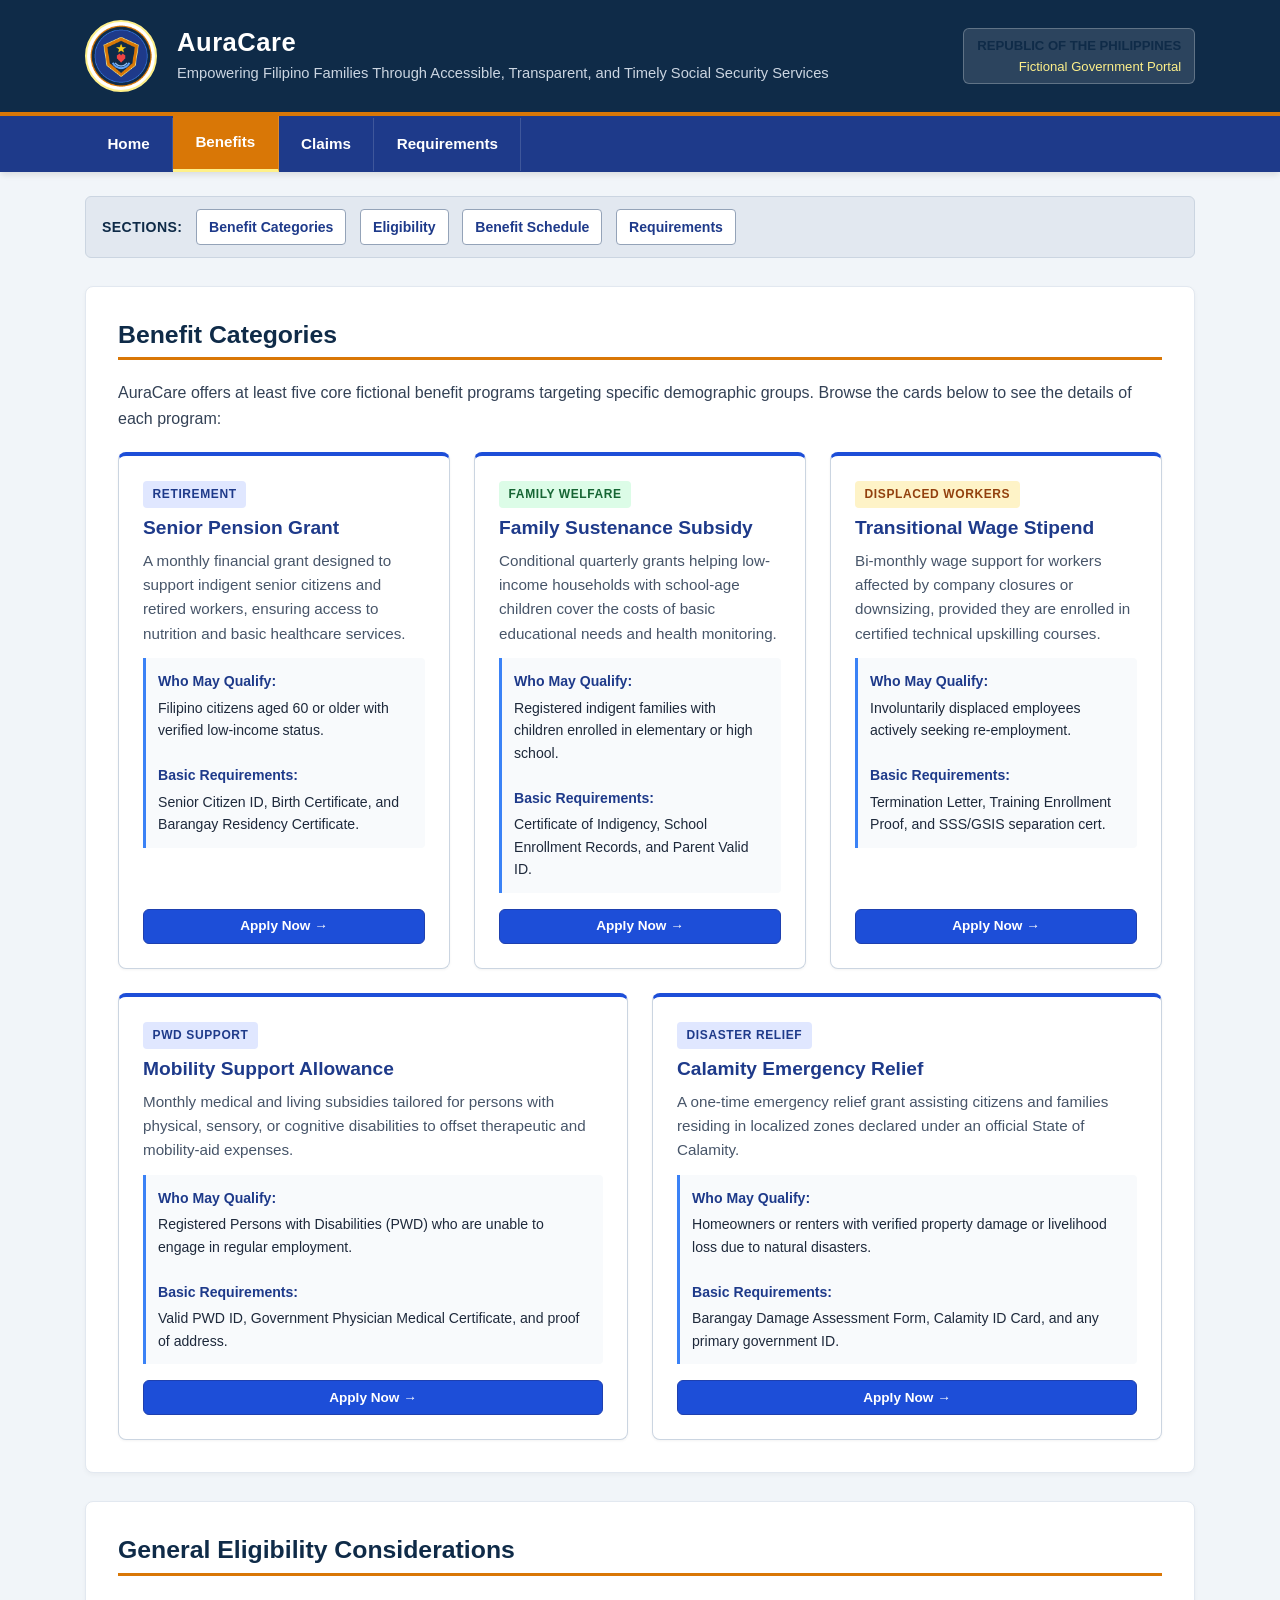
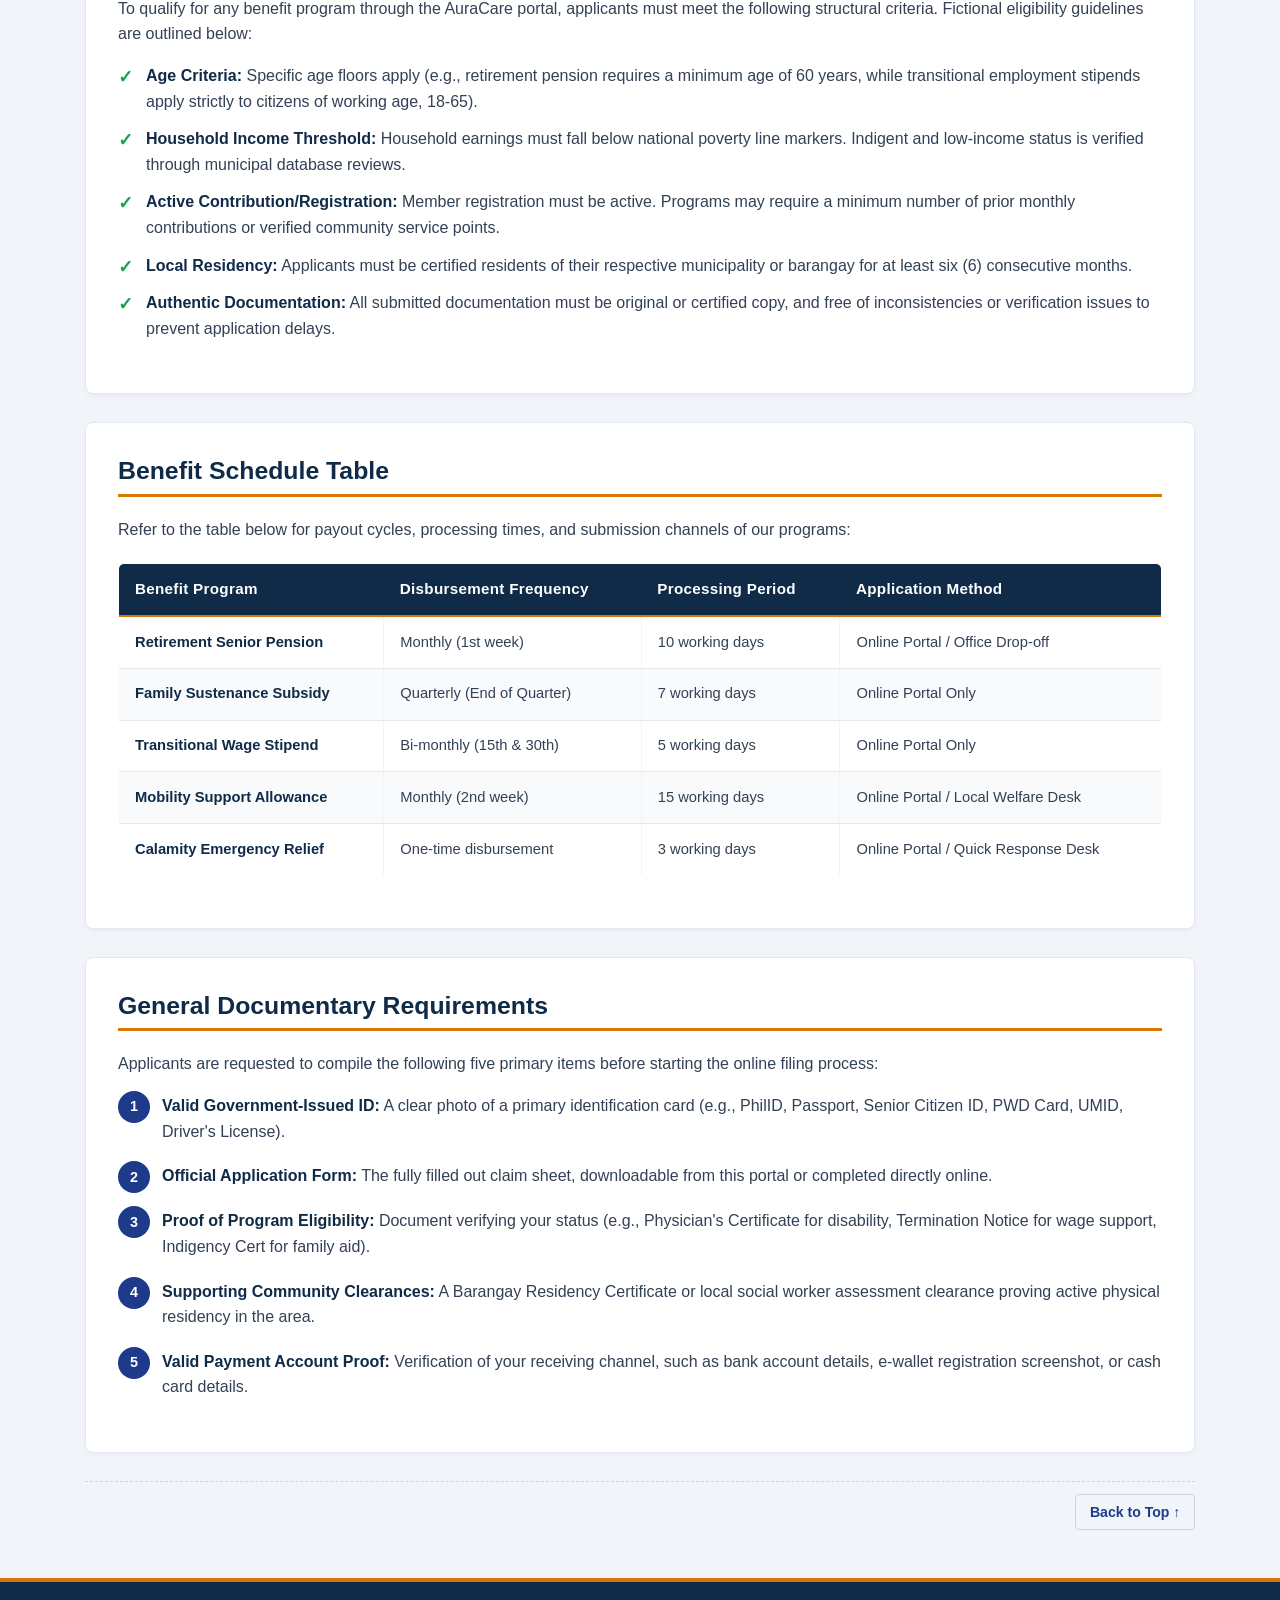
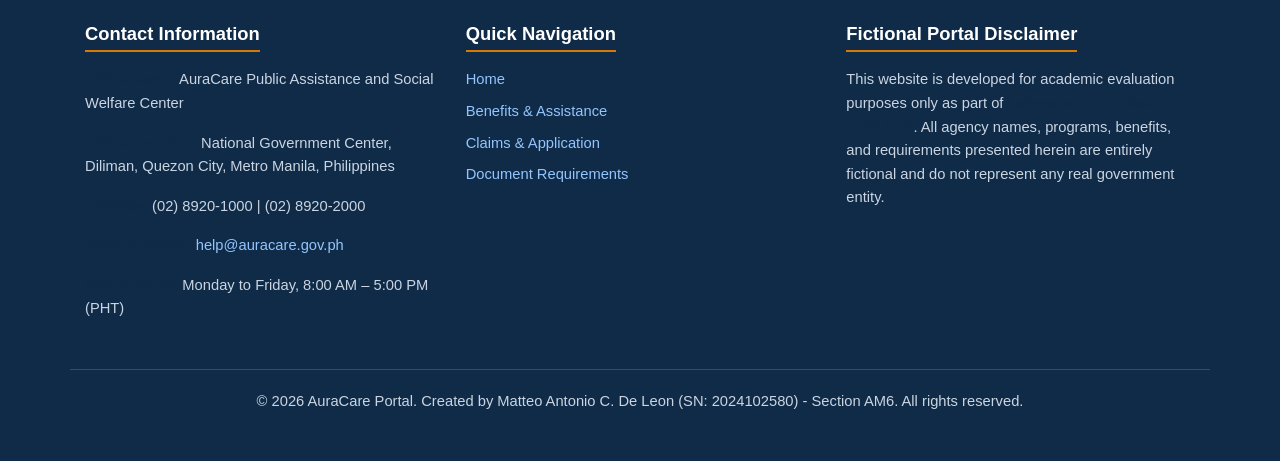
==== benefits.html @ eb02563d "first commit" ====
<!DOCTYPE html>
<html lang="en">
<head>
    <meta charset="UTF-8">
    <meta name="viewport" content="width=device-width, initial-scale=1.0">
    <title>Benefits & Assistance Programs - AuraCare Citizen Portal</title>
    <link rel="stylesheet" href="styles.css">
</head>
<body>

    <!-- Main Header Section -->
    <header id="main-header">
        <div class="container header-content">
            <div class="logo-group">
                <img src="images/logo.png" alt="AuraCare Logo" class="portal-logo">
                <div class="title-group">
                    <h1>AuraCare</h1>
                    <p class="tagline">Empowering Filipino Families Through Accessible, Transparent, and Timely Social Security Services</p>
                </div>
            </div>
            <div class="gov-badge">
                <strong>REPUBLIC OF THE PHILIPPINES</strong><br>
                <span>Fictional Government Portal</span>
            </div>
        </div>
    </header>

    <!-- Main Navigation Menu -->
    <nav>
        <div class="container nav-container">
            <a href="index.html">Home</a>
            <a href="benefits.html" class="active">Benefits</a>
            <a href="claims.html">Claims</a>
            <a href="requirements.html">Requirements</a>
        </div>
    </nav>

    <!-- Page Wrapper -->
    <main class="container" id="top">

        <!-- Quick Page Section Navigation -->
        <div class="internal-nav-bar">
            <span>Sections:</span>
            <a href="#categories">Benefit Categories</a>
            <a href="#eligibility">Eligibility</a>
            <a href="#schedule">Benefit Schedule</a>
            <a href="#requirements">Requirements</a>
        </div>

        <!-- Benefit Categories Section -->
        <section id="categories" class="section-box">
            <h2>Benefit Categories</h2>
            <p>AuraCare offers at least five core fictional benefit programs targeting specific demographic groups. Browse the cards below to see the details of each program:</p>
            
            <div class="card-grid-3">
                <!-- Program 1: Retirement Pension -->
                <article class="benefit-card">
                    <div>
                        <span class="badge">Retirement</span>
                        <h3>Senior Pension Grant</h3>
                        <p>A monthly financial grant designed to support indigent senior citizens and retired workers, ensuring access to nutrition and basic healthcare services.</p>
                        <div class="card-meta">
                            <strong>Who May Qualify:</strong>
                            Filipino citizens aged 60 or older with verified low-income status.
                            <br><br>
                            <strong>Basic Requirements:</strong>
                            Senior Citizen ID, Birth Certificate, and Barangay Residency Certificate.
                        </div>
                    </div>
                    <a href="claims.html#application-form" class="btn btn-primary btn-sm">Apply Now &rarr;</a>
                </article>

                <!-- Program 2: Family Support -->
                <article class="benefit-card">
                    <div>
                        <span class="badge badge-green">Family Welfare</span>
                        <h3>Family Sustenance Subsidy</h3>
                        <p>Conditional quarterly grants helping low-income households with school-age children cover the costs of basic educational needs and health monitoring.</p>
                        <div class="card-meta">
                            <strong>Who May Qualify:</strong>
                            Registered indigent families with children enrolled in elementary or high school.
                            <br><br>
                            <strong>Basic Requirements:</strong>
                            Certificate of Indigency, School Enrollment Records, and Parent Valid ID.
                        </div>
                    </div>
                    <a href="claims.html#application-form" class="btn btn-primary btn-sm">Apply Now &rarr;</a>
                </article>

                <!-- Program 3: Temporary Income Support -->
                <article class="benefit-card">
                    <div>
                        <span class="badge badge-gold">Displaced Workers</span>
                        <h3>Transitional Wage Stipend</h3>
                        <p>Bi-monthly wage support for workers affected by company closures or downsizing, provided they are enrolled in certified technical upskilling courses.</p>
                        <div class="card-meta">
                            <strong>Who May Qualify:</strong>
                            Involuntarily displaced employees actively seeking re-employment.
                            <br><br>
                            <strong>Basic Requirements:</strong>
                            Termination Letter, Training Enrollment Proof, and SSS/GSIS separation cert.
                        </div>
                    </div>
                    <a href="claims.html#application-form" class="btn btn-primary btn-sm">Apply Now &rarr;</a>
                </article>

                <!-- Program 4: Disability Support -->
                <article class="benefit-card">
                    <div>
                        <span class="badge">PWD Support</span>
                        <h3>Mobility Support Allowance</h3>
                        <p>Monthly medical and living subsidies tailored for persons with physical, sensory, or cognitive disabilities to offset therapeutic and mobility-aid expenses.</p>
                        <div class="card-meta">
                            <strong>Who May Qualify:</strong>
                            Registered Persons with Disabilities (PWD) who are unable to engage in regular employment.
                            <br><br>
                            <strong>Basic Requirements:</strong>
                            Valid PWD ID, Government Physician Medical Certificate, and proof of address.
                        </div>
                    </div>
                    <a href="claims.html#application-form" class="btn btn-primary btn-sm">Apply Now &rarr;</a>
                </article>

                <!-- Program 5: Emergency Relief -->
                <article class="benefit-card">
                    <div>
                        <span class="badge badge-warning">Disaster Relief</span>
                        <h3>Calamity Emergency Relief</h3>
                        <p>A one-time emergency relief grant assisting citizens and families residing in localized zones declared under an official State of Calamity.</p>
                        <div class="card-meta">
                            <strong>Who May Qualify:</strong>
                            Homeowners or renters with verified property damage or livelihood loss due to natural disasters.
                            <br><br>
                            <strong>Basic Requirements:</strong>
                            Barangay Damage Assessment Form, Calamity ID Card, and any primary government ID.
                        </div>
                    </div>
                    <a href="claims.html#application-form" class="btn btn-primary btn-sm">Apply Now &rarr;</a>
                </article>
            </div>
        </section>

        <!-- Eligibility Section -->
        <section id="eligibility" class="section-box">
            <h2>General Eligibility Considerations</h2>
            <p>To qualify for any benefit program through the AuraCare portal, applicants must meet the following structural criteria. Fictional eligibility guidelines are outlined below:</p>
            <ul class="bullet-checklist">
                <li><strong>Age Criteria:</strong> Specific age floors apply (e.g., retirement pension requires a minimum age of 60 years, while transitional employment stipends apply strictly to citizens of working age, 18-65).</li>
                <li><strong>Household Income Threshold:</strong> Household earnings must fall below national poverty line markers. Indigent and low-income status is verified through municipal database reviews.</li>
                <li><strong>Active Contribution/Registration:</strong> Member registration must be active. Programs may require a minimum number of prior monthly contributions or verified community service points.</li>
                <li><strong>Local Residency:</strong> Applicants must be certified residents of their respective municipality or barangay for at least six (6) consecutive months.</li>
                <li><strong>Authentic Documentation:</strong> All submitted documentation must be original or certified copy, and free of inconsistencies or verification issues to prevent application delays.</li>
            </ul>
        </section>

        <!-- Benefit Schedule Table Section -->
        <section id="schedule" class="section-box">
            <h2>Benefit Schedule Table</h2>
            <p>Refer to the table below for payout cycles, processing times, and submission channels of our programs:</p>
            
            <div class="table-container">
                <table>
                    <thead>
                        <tr>
                            <th>Benefit Program</th>
                            <th>Disbursement Frequency</th>
                            <th>Processing Period</th>
                            <th>Application Method</th>
                        </tr>
                    </thead>
                    <tbody>
                        <tr>
                            <td><strong>Retirement Senior Pension</strong></td>
                            <td>Monthly (1st week)</td>
                            <td>10 working days</td>
                            <td>Online Portal / Office Drop-off</td>
                        </tr>
                        <tr>
                            <td><strong>Family Sustenance Subsidy</strong></td>
                            <td>Quarterly (End of Quarter)</td>
                            <td>7 working days</td>
                            <td>Online Portal Only</td>
                        </tr>
                        <tr>
                            <td><strong>Transitional Wage Stipend</strong></td>
                            <td>Bi-monthly (15th & 30th)</td>
                            <td>5 working days</td>
                            <td>Online Portal Only</td>
                        </tr>
                        <tr>
                            <td><strong>Mobility Support Allowance</strong></td>
                            <td>Monthly (2nd week)</td>
                            <td>15 working days</td>
                            <td>Online Portal / Local Welfare Desk</td>
                        </tr>
                        <tr>
                            <td><strong>Calamity Emergency Relief</strong></td>
                            <td>One-time disbursement</td>
                            <td>3 working days</td>
                            <td>Online Portal / Quick Response Desk</td>
                        </tr>
                    </tbody>
                </table>
            </div>
        </section>

        <!-- General Requirements Section -->
        <section id="requirements" class="section-box">
            <h2>General Documentary Requirements</h2>
            <p>Applicants are requested to compile the following five primary items before starting the online filing process:</p>
            <ol class="step-list">
                <li><strong>Valid Government-Issued ID:</strong> A clear photo of a primary identification card (e.g., PhilID, Passport, Senior Citizen ID, PWD Card, UMID, Driver's License).</li>
                <li><strong>Official Application Form:</strong> The fully filled out claim sheet, downloadable from this portal or completed directly online.</li>
                <li><strong>Proof of Program Eligibility:</strong> Document verifying your status (e.g., Physician's Certificate for disability, Termination Notice for wage support, Indigency Cert for family aid).</li>
                <li><strong>Supporting Community Clearances:</strong> A Barangay Residency Certificate or local social worker assessment clearance proving active physical residency in the area.</li>
                <li><strong>Valid Payment Account Proof:</strong> Verification of your receiving channel, such as bank account details, e-wallet registration screenshot, or cash card details.</li>
            </ol>
        </section>

        <!-- Back to Top Link -->
        <div class="back-to-top-bar">
            <a href="#top">Back to Top &uarr;</a>
        </div>

    </main>

    <!-- Footer & Contact Section -->
    <footer>
        <div class="container footer-grid">
            <div class="footer-col" id="contact">
                <h3>Contact Information</h3>
                <p><strong>Office Name:</strong> AuraCare Public Assistance and Social Welfare Center</p>
                <p><strong>Office Location:</strong> National Government Center, Diliman, Quezon City, Metro Manila, Philippines</p>
                <p><strong>Hotlines:</strong> (02) 8920-1000 | (02) 8920-2000</p>
                <p><strong>Email Address:</strong> <a href="mailto:help@auracare.gov.ph">help@auracare.gov.ph</a></p>
                <p><strong>Office Hours:</strong> Monday to Friday, 8:00 AM – 5:00 PM (PHT)</p>
            </div>
            
            <div class="footer-col">
                <h3>Quick Navigation</h3>
                <ul style="list-style: none; padding-left: 0;">
                    <li style="margin-bottom: 0.5rem;"><a href="index.html">Home</a></li>
                    <li style="margin-bottom: 0.5rem;"><a href="benefits.html">Benefits & Assistance</a></li>
                    <li style="margin-bottom: 0.5rem;"><a href="claims.html">Claims & Application</a></li>
                    <li style="margin-bottom: 0.5rem;"><a href="requirements.html">Document Requirements</a></li>
                </ul>
            </div>

            <div class="footer-col">
                <h3>Fictional Portal Disclaimer</h3>
                <p>
                    This website is developed for academic evaluation purposes only as part of <strong>Laboratory Exercise 1 (ITS122P)</strong>. All agency names, programs, benefits, and requirements presented herein are entirely fictional and do not represent any real government entity.
                </p>
            </div>
        </div>
        <div class="container footer-bottom">
            <p>&copy; 2026 AuraCare Portal. Created by Matteo Antonio C. De Leon (SN: 2024102580) - Section AM6. All rights reserved.</p>
        </div>
    </footer>

</body>
</html>
---- styles.css ----
/* ==========================================================================
   ITS122P - Web Systems and Technologies 2
   Laboratory Exercise 1: HTML5, CSS3, and Multi-Page Navigation
   Portal Name: AuraCare Citizen Assistance & Benefits Portal
   Student: Matteo Antonio C. De Leon | SN: 2024102580 | Section: AM6
   ========================================================================== */

/* 1. Global Reset and Element Selectors */
* {
    box-sizing: border-box;
    margin: 0;
    padding: 0;
}

html {
    scroll-behavior: smooth;
    font-size: 16px;
}

body {
    font-family: 'Segoe UI', -apple-system, BlinkMacSystemFont, Roboto, Helvetica, Arial, sans-serif;
    line-height: 1.6;
    color: #1e293b;
    background-color: #f1f5f9;
}

header, nav, main, section, article, footer, figure {
    display: block;
}

img {
    max-width: 100%;
    height: auto;
    display: block;
}

a {
    color: #1d4ed8;
    text-decoration: none;
    transition: color 0.2s ease, background-color 0.2s ease;
}

a:hover {
    color: #0f2b48;
    text-decoration: underline;
}

h1, h2, h3, h4, h5, h6 {
    color: #0f2b48;
    font-weight: 700;
    line-height: 1.3;
    margin-bottom: 0.75rem;
}

h1 {
    font-size: 1.9rem;
}

h2 {
    font-size: 1.55rem;
    border-bottom: 3px solid #d97706;
    padding-bottom: 0.4rem;
    margin-bottom: 1.25rem;
    color: #0f2b48;
}

h3 {
    font-size: 1.25rem;
    color: #1e3a8a;
    margin-bottom: 0.5rem;
}

p {
    margin-bottom: 1rem;
    font-size: 1rem;
    color: #334155;
}

strong {
    color: #0f2b48;
    font-weight: 600;
}

em {
    color: #64748b;
    font-style: italic;
}

ul, ol {
    margin-bottom: 1.25rem;
    padding-left: 1.5rem;
}

li {
    margin-bottom: 0.5rem;
    color: #334155;
}

/* 2. Container and Section Boxes */
.container {
    width: 92%;
    max-width: 1140px;
    margin-left: auto;
    margin-right: auto;
    padding-left: 15px;
    padding-right: 15px;
}

.section-box {
    background-color: #ffffff;
    border: 1px solid #e2e8f0;
    border-radius: 8px;
    padding: 2rem;
    margin-top: 1.75rem;
    margin-bottom: 1.75rem;
    box-shadow: 0 2px 5px rgba(0, 0, 0, 0.04);
}

.text-center {
    text-align: center;
}

.text-muted {
    color: #64748b;
}

.badge {
    display: inline-block;
    padding: 0.25rem 0.6rem;
    font-size: 0.75rem;
    font-weight: 700;
    text-transform: uppercase;
    letter-spacing: 0.05em;
    border-radius: 4px;
    background-color: #e0e7ff;
    color: #1e3a8a;
    margin-bottom: 0.5rem;
}

.badge-gold {
    background-color: #fef3c7;
    color: #92400e;
}

.badge-green {
    background-color: #dcfce7;
    color: #166534;
}

/* 3. Header Styling (ID Selector and Descendants) */
#main-header {
    background-color: #0f2b48;
    color: #ffffff;
    padding-top: 1.25rem;
    padding-bottom: 1.25rem;
    border-bottom: 4px solid #d97706;
}

#main-header .header-content {
    display: flex;
    flex-wrap: wrap;
    align-items: center;
    justify-content: space-between;
    gap: 1.25rem;
}

#main-header .logo-group {
    display: flex;
    align-items: center;
    gap: 1.25rem;
}

#main-header .portal-logo {
    width: 72px;
    height: 72px;
    border-radius: 50%;
    border: 2px solid #fef08a;
    background-color: #ffffff;
    padding: 2px;
}

#main-header .title-group h1 {
    color: #ffffff;
    font-size: 1.6rem;
    margin-bottom: 0.2rem;
    letter-spacing: 0.02em;
}

#main-header .tagline {
    color: #cbd5e1;
    font-size: 0.92rem;
    margin-bottom: 0;
}

#main-header .gov-badge {
    background-color: rgba(255, 255, 255, 0.12);
    border: 1px solid rgba(255, 255, 255, 0.25);
    padding: 0.4rem 0.8rem;
    border-radius: 6px;
    font-size: 0.82rem;
    color: #fef08a;
    text-align: right;
}

/* 4. Main Navigation Menu */
nav {
    background-color: #1e3a8a;
    padding: 0;
    box-shadow: 0 4px 6px -1px rgba(0, 0, 0, 0.1);
}

nav .nav-container {
    display: flex;
    flex-wrap: wrap;
    align-items: center;
}

nav a {
    display: inline-block;
    color: #ffffff;
    font-weight: 600;
    font-size: 0.95rem;
    padding: 0.9rem 1.4rem;
    border-right: 1px solid rgba(255, 255, 255, 0.15);
    text-decoration: none;
}

nav a:hover {
    background-color: #2563eb;
    color: #fef08a;
    text-decoration: none;
}

/* Active Navigation Indicator (Challenge 4) */
nav a.active {
    background-color: #d97706;
    color: #ffffff;
    font-weight: 700;
    border-bottom: 3px solid #fef08a;
}

/* 5. Internal Page Section Navigation */
.internal-nav-bar {
    background-color: #e2e8f0;
    border: 1px solid #cbd5e1;
    border-radius: 6px;
    padding: 0.75rem 1rem;
    margin-top: 1.5rem;
    margin-bottom: 1.5rem;
    display: flex;
    flex-wrap: wrap;
    align-items: center;
    gap: 0.5rem 0.85rem;
}

.internal-nav-bar span {
    font-weight: 700;
    color: #0f2b48;
    font-size: 0.88rem;
    text-transform: uppercase;
    letter-spacing: 0.03em;
}

.internal-nav-bar a {
    background-color: #ffffff;
    border: 1px solid #94a3b8;
    color: #1e3a8a;
    padding: 0.35rem 0.75rem;
    border-radius: 4px;
    font-size: 0.88rem;
    font-weight: 600;
    display: inline-block;
}

.internal-nav-bar a:hover {
    background-color: #1e3a8a;
    color: #ffffff;
    text-decoration: none;
    border-color: #1e3a8a;
}

/* 6. Card Grids and Service/Benefit Cards (Class Selectors) */
.card-grid-2 {
    display: flex;
    flex-wrap: wrap;
    gap: 1.5rem;
    margin-top: 1.25rem;
}

.card-grid-2 > .service-card,
.card-grid-2 > .benefit-card {
    flex: 1 1 calc(50% - 1.5rem);
    min-width: 280px;
}

.card-grid-3 {
    display: flex;
    flex-wrap: wrap;
    gap: 1.5rem;
    margin-top: 1.25rem;
}

.card-grid-3 > .service-card,
.card-grid-3 > .benefit-card {
    flex: 1 1 calc(33.333% - 1.5rem);
    min-width: 260px;
}

.service-card,
.benefit-card {
    background-color: #ffffff;
    border: 1px solid #cbd5e1;
    border-top: 4px solid #1d4ed8;
    border-radius: 8px;
    padding: 1.5rem;
    display: flex;
    flex-direction: column;
    justify-content: space-between;
    transition: transform 0.2s ease, box-shadow 0.2s ease, border-top-color 0.2s ease;
    box-shadow: 0 1px 3px rgba(0, 0, 0, 0.05);
}

.service-card:hover,
.benefit-card:hover {
    transform: translateY(-4px);
    box-shadow: 0 10px 15px -3px rgba(0, 0, 0, 0.1);
    border-top-color: #d97706;
}

.service-card h3,
.benefit-card h3 {
    font-size: 1.2rem;
    margin-bottom: 0.5rem;
}

.service-card p,
.benefit-card p {
    font-size: 0.95rem;
    color: #475569;
    margin-bottom: 0.75rem;
}

.card-meta {
    background-color: #f8fafc;
    border-left: 3px solid #3b82f6;
    padding: 0.75rem;
    border-radius: 0 4px 4px 0;
    margin-bottom: 1rem;
    font-size: 0.88rem;
}

.card-meta strong {
    color: #1e3a8a;
    display: block;
    margin-bottom: 0.25rem;
}

/* 7. Buttons */
.btn {
    display: inline-block;
    font-weight: 600;
    font-size: 0.92rem;
    text-align: center;
    padding: 0.6rem 1.2rem;
    border-radius: 6px;
    border: 1px solid transparent;
    cursor: pointer;
    text-decoration: none;
    transition: all 0.2s ease;
}

.btn-primary {
    background-color: #1d4ed8;
    color: #ffffff;
    border-color: #1e40af;
}

.btn-primary:hover {
    background-color: #1e40af;
    color: #ffffff;
    text-decoration: none;
}

.btn-secondary {
    background-color: #64748b;
    color: #ffffff;
    border-color: #475569;
}

.btn-secondary:hover {
    background-color: #475569;
    color: #ffffff;
    text-decoration: none;
}

.btn-accent {
    background-color: #d97706;
    color: #ffffff;
    border-color: #b45309;
}

.btn-accent:hover {
    background-color: #b45309;
    color: #ffffff;
    text-decoration: none;
}

.btn-sm {
    padding: 0.35rem 0.8rem;
    font-size: 0.85rem;
}

/* 8. Table Styling */
.table-container {
    width: 100%;
    overflow-x: auto;
    margin-top: 1.25rem;
    margin-bottom: 1.25rem;
}

table {
    width: 100%;
    border-collapse: collapse;
    background-color: #ffffff;
    border: 1px solid #cbd5e1;
    border-radius: 6px;
    overflow: hidden;
}

table thead tr {
    background-color: #0f2b48;
    color: #ffffff;
    text-align: left;
}

table th {
    padding: 0.85rem 1rem;
    font-weight: 600;
    font-size: 0.95rem;
    border-bottom: 2px solid #d97706;
    letter-spacing: 0.02em;
}

table td {
    padding: 0.85rem 1rem;
    font-size: 0.92rem;
    color: #334155;
    border-bottom: 1px solid #e2e8f0;
    border-right: 1px solid #f1f5f9;
}

table tbody tr:nth-child(even) {
    background-color: #f8fafc;
}

table tbody tr:hover {
    background-color: #eff6ff;
}

/* 9. Form Styling */
form {
    margin-top: 1.25rem;
}

fieldset {
    border: 1px solid #cbd5e1;
    border-radius: 8px;
    padding: 1.5rem;
    margin-bottom: 1.5rem;
    background-color: #fafbfc;
}

legend {
    font-weight: 700;
    font-size: 1.05rem;
    color: #0f2b48;
    padding-left: 0.6rem;
    padding-right: 0.6rem;
    background-color: #ffffff;
    border: 1px solid #cbd5e1;
    border-radius: 4px;
}

.form-row {
    display: flex;
    flex-wrap: wrap;
    gap: 1rem;
    margin-bottom: 1rem;
}

.form-group {
    flex: 1 1 calc(50% - 1rem);
    min-width: 240px;
    display: flex;
    flex-direction: column;
}

.form-group.full-width {
    flex: 1 1 100%;
}

label {
    font-weight: 600;
    font-size: 0.9rem;
    color: #1e293b;
    margin-bottom: 0.35rem;
}

input[type="text"],
input[type="email"],
input[type="tel"],
input[type="date"],
select,
textarea {
    width: 100%;
    padding: 0.65rem 0.85rem;
    font-family: inherit;
    font-size: 0.95rem;
    color: #1e293b;
    background-color: #ffffff;
    border: 1px solid #94a3b8;
    border-radius: 6px;
    transition: border-color 0.2s ease, box-shadow 0.2s ease;
}

input[type="text"]:focus,
input[type="email"]:focus,
input[type="tel"]:focus,
input[type="date"]:focus,
select:focus,
textarea:focus {
    outline: none;
    border-color: #2563eb;
    box-shadow: 0 0 0 3px rgba(37, 99, 235, 0.15);
}

textarea {
    resize: vertical;
    min-height: 110px;
}

.radio-group,
.checkbox-group {
    display: flex;
    flex-wrap: wrap;
    gap: 0.85rem 1.5rem;
    margin-top: 0.4rem;
}

.choice-item {
    display: flex;
    align-items: center;
    gap: 0.45rem;
}

.choice-item input[type="radio"],
.choice-item input[type="checkbox"] {
    width: 1.1rem;
    height: 1.1rem;
    cursor: pointer;
    accent-color: #1d4ed8;
}

.choice-item label {
    font-weight: 500;
    margin-bottom: 0;
    cursor: pointer;
}

.declaration-box {
    background-color: #fef3c7;
    border: 1px solid #fcd34d;
    border-radius: 6px;
    padding: 1rem;
    margin-top: 1rem;
    margin-bottom: 1.5rem;
    display: flex;
    align-items: flex-start;
    gap: 0.75rem;
}

.declaration-box input[type="checkbox"] {
    margin-top: 0.25rem;
    width: 1.2rem;
    height: 1.2rem;
    accent-color: #d97706;
}

.declaration-box label {
    font-size: 0.95rem;
    color: #78350f;
    line-height: 1.5;
    margin-bottom: 0;
}

.form-actions {
    display: flex;
    flex-wrap: wrap;
    gap: 1rem;
    margin-top: 1rem;
}

/* 10. List Helpers */
.step-list {
    counter-reset: step-counter;
    list-style: none;
    padding-left: 0;
}

.step-list li {
    counter-increment: step-counter;
    position: relative;
    padding-left: 2.75rem;
    margin-bottom: 1.2rem;
}

.step-list li::before {
    content: counter(step-counter);
    position: absolute;
    left: 0;
    top: -2px;
    width: 2rem;
    height: 2rem;
    background-color: #1e3a8a;
    color: #ffffff;
    font-weight: 700;
    border-radius: 50%;
    display: flex;
    align-items: center;
    justify-content: center;
    font-size: 0.9rem;
}

.bullet-checklist {
    list-style-type: none;
    padding-left: 0;
}

.bullet-checklist li {
    position: relative;
    padding-left: 1.75rem;
    margin-bottom: 0.75rem;
}

.bullet-checklist li::before {
    content: "✓";
    position: absolute;
    left: 0;
    top: 0;
    color: #16a34a;
    font-weight: 900;
    font-size: 1.1rem;
}

/* 11. Back to Top Bar */
.back-to-top-bar {
    text-align: right;
    margin-top: 1.5rem;
    padding-top: 0.75rem;
    border-top: 1px dashed #cbd5e1;
}

.back-to-top-bar a {
    display: inline-block;
    background-color: #f1f5f9;
    border: 1px solid #cbd5e1;
    color: #1e3a8a;
    padding: 0.35rem 0.85rem;
    border-radius: 4px;
    font-size: 0.88rem;
    font-weight: 600;
}

.back-to-top-bar a:hover {
    background-color: #1e3a8a;
    color: #ffffff;
    text-decoration: none;
}

/* 12. Footer and Contact Section */
footer {
    background-color: #0f2b48;
    color: #cbd5e1;
    padding-top: 2.5rem;
    padding-bottom: 2rem;
    margin-top: 3rem;
    border-top: 4px solid #d97706;
}

footer h3 {
    color: #ffffff;
    font-size: 1.15rem;
    margin-bottom: 1rem;
    border-bottom: 2px solid #d97706;
    padding-bottom: 0.3rem;
    display: inline-block;
}

footer p, footer li {
    color: #cbd5e1;
    font-size: 0.92rem;
}

footer a {
    color: #93c5fd;
}

footer a:hover {
    color: #fef08a;
}

.footer-grid {
    display: flex;
    flex-wrap: wrap;
    gap: 2rem;
    justify-content: space-between;
}

.footer-col {
    flex: 1 1 240px;
}

.footer-bottom {
    margin-top: 2rem;
    padding-top: 1.25rem;
    border-top: 1px solid rgba(255, 255, 255, 0.15);
    text-align: center;
    font-size: 0.85rem;
    color: #94a3b8;
}

/* 13. Responsive Media Queries */
@media (max-width: 768px) {
    #main-header .header-content {
        flex-direction: column;
        text-align: center;
    }
    
    #main-header .logo-group {
        flex-direction: column;
    }
    
    #main-header .gov-badge {
        text-align: center;
    }
    
    nav .nav-container {
        flex-direction: column;
        width: 100%;
    }
    
    nav a {
        width: 100%;
        text-align: center;
        border-right: none;
        border-bottom: 1px solid rgba(255, 255, 255, 0.1);
    }
    
    .form-group {
        flex: 1 1 100%;
    }
}
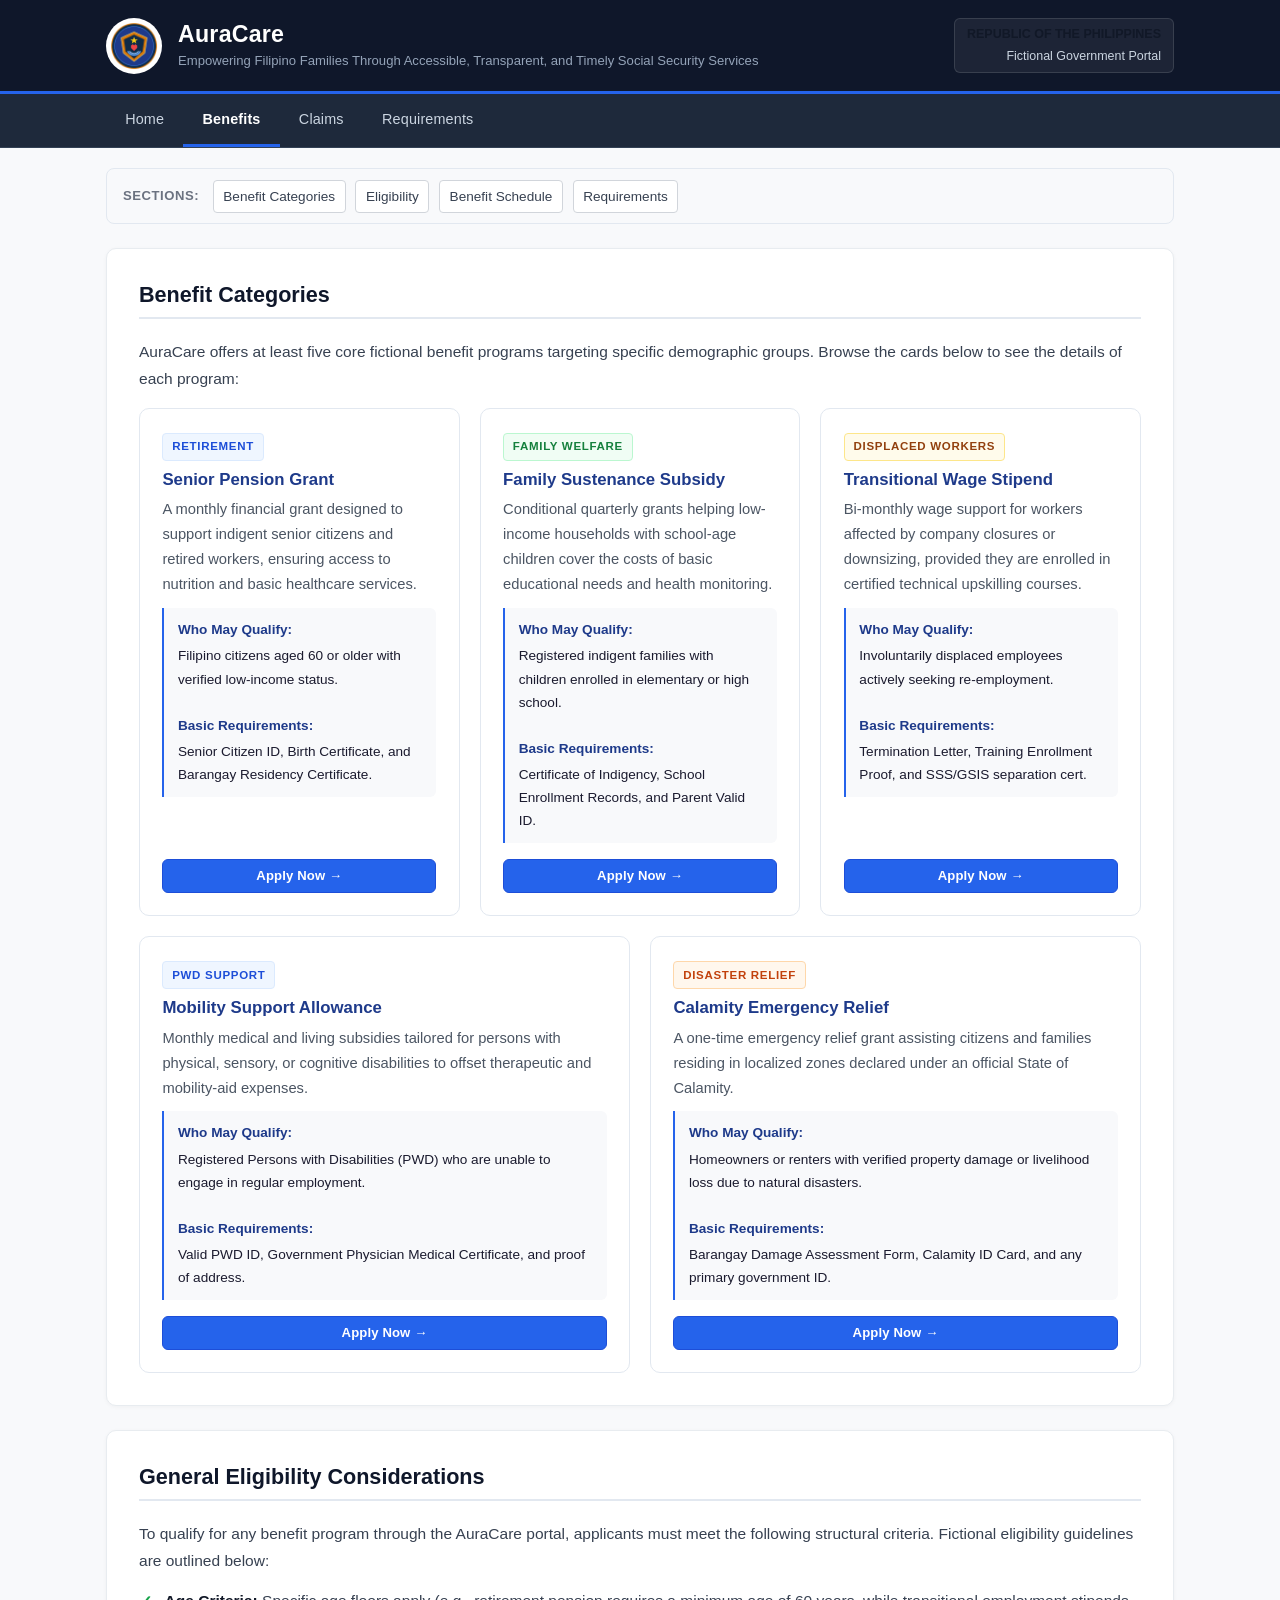
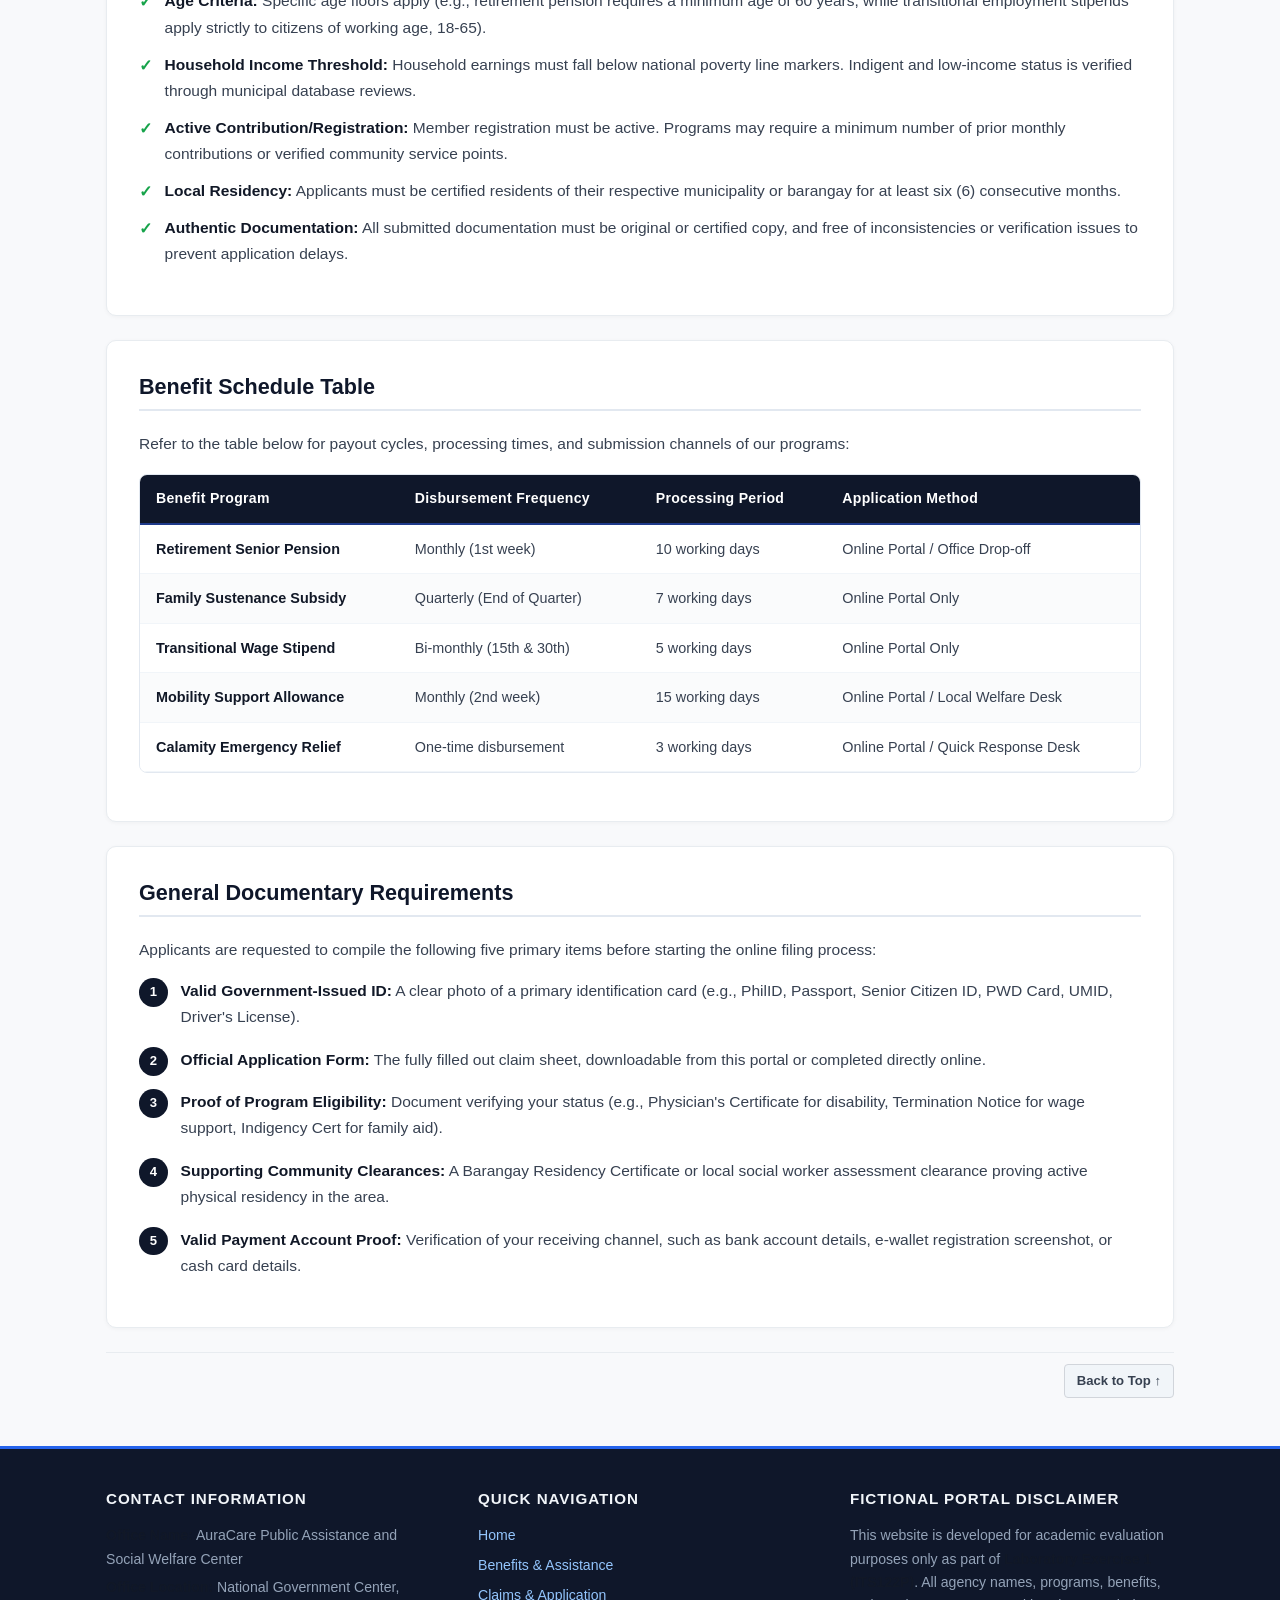
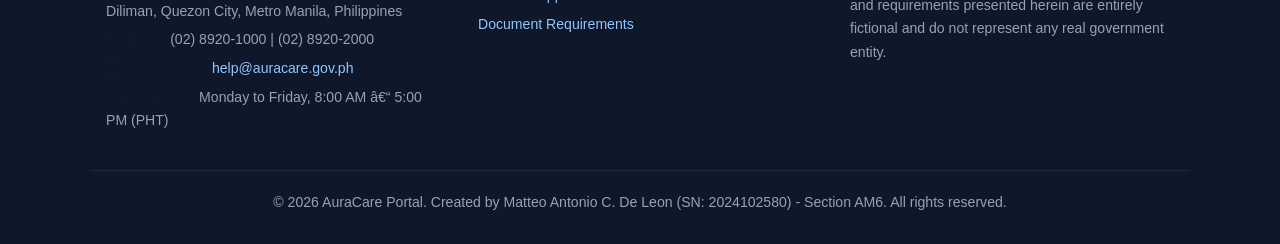
==== commit 28c387d3: "feat: minimalist redesign, compliance fixes, optional challenges complete - Rework styles.css with c" ====
--- a/benefits.html
+++ b/benefits.html
@@ -1,4 +1,4 @@
-<!DOCTYPE html>
+﻿<!DOCTYPE html>
 <html lang="en">
 <head>
     <meta charset="UTF-8">
@@ -233,16 +233,16 @@
                 <p><strong>Office Location:</strong> National Government Center, Diliman, Quezon City, Metro Manila, Philippines</p>
                 <p><strong>Hotlines:</strong> (02) 8920-1000 | (02) 8920-2000</p>
                 <p><strong>Email Address:</strong> <a href="mailto:help@auracare.gov.ph">help@auracare.gov.ph</a></p>
-                <p><strong>Office Hours:</strong> Monday to Friday, 8:00 AM – 5:00 PM (PHT)</p>
+                <p><strong>Office Hours:</strong> Monday to Friday, 8:00 AM â€“ 5:00 PM (PHT)</p>
             </div>
             
             <div class="footer-col">
                 <h3>Quick Navigation</h3>
-                <ul style="list-style: none; padding-left: 0;">
-                    <li style="margin-bottom: 0.5rem;"><a href="index.html">Home</a></li>
-                    <li style="margin-bottom: 0.5rem;"><a href="benefits.html">Benefits & Assistance</a></li>
-                    <li style="margin-bottom: 0.5rem;"><a href="claims.html">Claims & Application</a></li>
-                    <li style="margin-bottom: 0.5rem;"><a href="requirements.html">Document Requirements</a></li>
+                <ul>
+                    <li><a href="index.html">Home</a></li>
+                    <li><a href="benefits.html">Benefits & Assistance</a></li>
+                    <li><a href="claims.html">Claims & Application</a></li>
+                    <li><a href="requirements.html">Document Requirements</a></li>
                 </ul>
             </div>
 
--- a/styles.css
+++ b/styles.css
@@ -1,5 +1,5 @@
 /* ==========================================================================
-   ITS122P - Web Systems and Technologies 2
+   ITS122P – Web Systems and Technologies 2
    Laboratory Exercise 1: HTML5, CSS3, and Multi-Page Navigation
    Portal Name: AuraCare Citizen Assistance & Benefits Portal
    Student: Matteo Antonio C. De Leon | SN: 2024102580 | Section: AM6
@@ -19,9 +19,9 @@
 
 body {
     font-family: 'Segoe UI', -apple-system, BlinkMacSystemFont, Roboto, Helvetica, Arial, sans-serif;
-    line-height: 1.6;
-    color: #1e293b;
-    background-color: #f1f5f9;
+    line-height: 1.7;
+    color: #1a1a2e;
+    background-color: #f8f9fb;
 }
 
 header, nav, main, section, article, footer, figure {
@@ -35,85 +35,87 @@
 }
 
 a {
+    color: #2563eb;
+    text-decoration: none;
+    transition: color 0.2s ease, opacity 0.2s ease;
+}
+
+a:hover {
     color: #1d4ed8;
-    text-decoration: none;
-    transition: color 0.2s ease, background-color 0.2s ease;
-}
-
-a:hover {
-    color: #0f2b48;
     text-decoration: underline;
 }
 
 h1, h2, h3, h4, h5, h6 {
-    color: #0f2b48;
+    color: #0f172a;
     font-weight: 700;
     line-height: 1.3;
-    margin-bottom: 0.75rem;
+    margin-bottom: 0.65rem;
 }
 
 h1 {
-    font-size: 1.9rem;
+    font-size: 1.75rem;
+    letter-spacing: -0.01em;
 }
 
 h2 {
-    font-size: 1.55rem;
-    border-bottom: 3px solid #d97706;
-    padding-bottom: 0.4rem;
+    font-size: 1.35rem;
+    border-bottom: 2px solid #e2e8f0;
+    padding-bottom: 0.5rem;
     margin-bottom: 1.25rem;
-    color: #0f2b48;
+    color: #0f172a;
 }
 
 h3 {
-    font-size: 1.25rem;
+    font-size: 1.1rem;
     color: #1e3a8a;
-    margin-bottom: 0.5rem;
+    margin-bottom: 0.4rem;
 }
 
 p {
+    margin-bottom: 0.9rem;
+    font-size: 0.97rem;
+    color: #374151;
+}
+
+strong {
+    color: #111827;
+    font-weight: 600;
+}
+
+em {
+    color: #6b7280;
+    font-style: italic;
+}
+
+ul, ol {
     margin-bottom: 1rem;
-    font-size: 1rem;
-    color: #334155;
-}
-
-strong {
-    color: #0f2b48;
-    font-weight: 600;
-}
-
-em {
-    color: #64748b;
-    font-style: italic;
-}
-
-ul, ol {
-    margin-bottom: 1.25rem;
     padding-left: 1.5rem;
 }
 
 li {
-    margin-bottom: 0.5rem;
-    color: #334155;
+    margin-bottom: 0.45rem;
+    color: #374151;
+    font-size: 0.97rem;
 }
 
 /* 2. Container and Section Boxes */
 .container {
     width: 92%;
-    max-width: 1140px;
+    max-width: 1100px;
     margin-left: auto;
     margin-right: auto;
-    padding-left: 15px;
-    padding-right: 15px;
+    padding-left: 16px;
+    padding-right: 16px;
 }
 
 .section-box {
     background-color: #ffffff;
-    border: 1px solid #e2e8f0;
-    border-radius: 8px;
+    border: 1px solid #e8ecf0;
+    border-radius: 10px;
     padding: 2rem;
-    margin-top: 1.75rem;
-    margin-bottom: 1.75rem;
-    box-shadow: 0 2px 5px rgba(0, 0, 0, 0.04);
+    margin-top: 1.5rem;
+    margin-bottom: 1.5rem;
+    box-shadow: 0 1px 4px rgba(0, 0, 0, 0.04);
 }
 
 .text-center {
@@ -121,39 +123,49 @@
 }
 
 .text-muted {
-    color: #64748b;
-}
-
+    color: #6b7280;
+}
+
+/* Badges */
 .badge {
     display: inline-block;
-    padding: 0.25rem 0.6rem;
-    font-size: 0.75rem;
-    font-weight: 700;
+    padding: 0.2rem 0.55rem;
+    font-size: 0.72rem;
+    font-weight: 600;
     text-transform: uppercase;
-    letter-spacing: 0.05em;
+    letter-spacing: 0.06em;
     border-radius: 4px;
-    background-color: #e0e7ff;
-    color: #1e3a8a;
+    background-color: #eff6ff;
+    color: #1d4ed8;
     margin-bottom: 0.5rem;
+    border: 1px solid #dbeafe;
 }
 
 .badge-gold {
-    background-color: #fef3c7;
+    background-color: #fffbeb;
     color: #92400e;
+    border-color: #fde68a;
 }
 
 .badge-green {
-    background-color: #dcfce7;
-    color: #166534;
+    background-color: #f0fdf4;
+    color: #15803d;
+    border-color: #bbf7d0;
+}
+
+.badge-warning {
+    background-color: #fff7ed;
+    color: #c2410c;
+    border-color: #fed7aa;
 }
 
 /* 3. Header Styling (ID Selector and Descendants) */
 #main-header {
-    background-color: #0f2b48;
-    color: #ffffff;
-    padding-top: 1.25rem;
-    padding-bottom: 1.25rem;
-    border-bottom: 4px solid #d97706;
+    background-color: #0f172a;
+    color: #ffffff;
+    padding-top: 1.1rem;
+    padding-bottom: 1.1rem;
+    border-bottom: 3px solid #2563eb;
 }
 
 #main-header .header-content {
@@ -161,52 +173,52 @@
     flex-wrap: wrap;
     align-items: center;
     justify-content: space-between;
-    gap: 1.25rem;
+    gap: 1rem;
 }
 
 #main-header .logo-group {
     display: flex;
     align-items: center;
-    gap: 1.25rem;
+    gap: 1rem;
 }
 
 #main-header .portal-logo {
-    width: 72px;
-    height: 72px;
+    width: 56px;
+    height: 56px;
     border-radius: 50%;
-    border: 2px solid #fef08a;
+    border: 2px solid rgba(255,255,255,0.2);
     background-color: #ffffff;
     padding: 2px;
 }
 
 #main-header .title-group h1 {
     color: #ffffff;
-    font-size: 1.6rem;
-    margin-bottom: 0.2rem;
-    letter-spacing: 0.02em;
+    font-size: 1.45rem;
+    margin-bottom: 0.1rem;
+    letter-spacing: 0.01em;
 }
 
 #main-header .tagline {
+    color: #94a3b8;
+    font-size: 0.82rem;
+    margin-bottom: 0;
+}
+
+#main-header .gov-badge {
+    background-color: rgba(255, 255, 255, 0.06);
+    border: 1px solid rgba(255, 255, 255, 0.12);
+    padding: 0.35rem 0.75rem;
+    border-radius: 6px;
+    font-size: 0.78rem;
     color: #cbd5e1;
-    font-size: 0.92rem;
-    margin-bottom: 0;
-}
-
-#main-header .gov-badge {
-    background-color: rgba(255, 255, 255, 0.12);
-    border: 1px solid rgba(255, 255, 255, 0.25);
-    padding: 0.4rem 0.8rem;
-    border-radius: 6px;
-    font-size: 0.82rem;
-    color: #fef08a;
     text-align: right;
 }
 
 /* 4. Main Navigation Menu */
 nav {
-    background-color: #1e3a8a;
+    background-color: #1e293b;
     padding: 0;
-    box-shadow: 0 4px 6px -1px rgba(0, 0, 0, 0.1);
+    border-bottom: 1px solid #334155;
 }
 
 nav .nav-container {
@@ -217,59 +229,61 @@
 
 nav a {
     display: inline-block;
-    color: #ffffff;
-    font-weight: 600;
-    font-size: 0.95rem;
-    padding: 0.9rem 1.4rem;
-    border-right: 1px solid rgba(255, 255, 255, 0.15);
-    text-decoration: none;
+    color: #cbd5e1;
+    font-weight: 500;
+    font-size: 0.9rem;
+    padding: 0.8rem 1.2rem;
+    text-decoration: none;
+    letter-spacing: 0.01em;
+    border-bottom: 3px solid transparent;
+    transition: color 0.2s ease, border-color 0.2s ease;
 }
 
 nav a:hover {
-    background-color: #2563eb;
-    color: #fef08a;
+    color: #ffffff;
+    border-bottom-color: #3b82f6;
     text-decoration: none;
 }
 
 /* Active Navigation Indicator (Challenge 4) */
 nav a.active {
-    background-color: #d97706;
-    color: #ffffff;
-    font-weight: 700;
-    border-bottom: 3px solid #fef08a;
+    color: #ffffff;
+    font-weight: 600;
+    border-bottom: 3px solid #2563eb;
 }
 
 /* 5. Internal Page Section Navigation */
 .internal-nav-bar {
-    background-color: #e2e8f0;
-    border: 1px solid #cbd5e1;
-    border-radius: 6px;
-    padding: 0.75rem 1rem;
-    margin-top: 1.5rem;
-    margin-bottom: 1.5rem;
+    background-color: #f8f9fb;
+    border: 1px solid #e2e8f0;
+    border-radius: 8px;
+    padding: 0.65rem 1rem;
+    margin-top: 1.25rem;
+    margin-bottom: 1.25rem;
     display: flex;
     flex-wrap: wrap;
     align-items: center;
-    gap: 0.5rem 0.85rem;
+    gap: 0.4rem 0.6rem;
 }
 
 .internal-nav-bar span {
-    font-weight: 700;
-    color: #0f2b48;
-    font-size: 0.88rem;
+    font-weight: 600;
+    color: #6b7280;
+    font-size: 0.82rem;
     text-transform: uppercase;
-    letter-spacing: 0.03em;
+    letter-spacing: 0.04em;
+    margin-right: 0.25rem;
 }
 
 .internal-nav-bar a {
+    color: #374151;
+    padding: 0.25rem 0.6rem;
+    border-radius: 4px;
+    font-size: 0.85rem;
+    font-weight: 500;
+    display: inline-block;
     background-color: #ffffff;
-    border: 1px solid #94a3b8;
-    color: #1e3a8a;
-    padding: 0.35rem 0.75rem;
-    border-radius: 4px;
-    font-size: 0.88rem;
-    font-weight: 600;
-    display: inline-block;
+    border: 1px solid #d1d5db;
 }
 
 .internal-nav-bar a:hover {
@@ -283,174 +297,171 @@
 .card-grid-2 {
     display: flex;
     flex-wrap: wrap;
-    gap: 1.5rem;
-    margin-top: 1.25rem;
+    gap: 1.25rem;
+    margin-top: 1rem;
 }
 
 .card-grid-2 > .service-card,
 .card-grid-2 > .benefit-card {
-    flex: 1 1 calc(50% - 1.5rem);
-    min-width: 280px;
+    flex: 1 1 calc(50% - 1.25rem);
+    min-width: 270px;
 }
 
 .card-grid-3 {
     display: flex;
     flex-wrap: wrap;
-    gap: 1.5rem;
-    margin-top: 1.25rem;
+    gap: 1.25rem;
+    margin-top: 1rem;
 }
 
 .card-grid-3 > .service-card,
 .card-grid-3 > .benefit-card {
-    flex: 1 1 calc(33.333% - 1.5rem);
-    min-width: 260px;
+    flex: 1 1 calc(33.333% - 1.25rem);
+    min-width: 240px;
 }
 
 .service-card,
 .benefit-card {
     background-color: #ffffff;
-    border: 1px solid #cbd5e1;
-    border-top: 4px solid #1d4ed8;
-    border-radius: 8px;
-    padding: 1.5rem;
+    border: 1px solid #e2e8f0;
+    border-radius: 10px;
+    padding: 1.4rem;
     display: flex;
     flex-direction: column;
     justify-content: space-between;
-    transition: transform 0.2s ease, box-shadow 0.2s ease, border-top-color 0.2s ease;
-    box-shadow: 0 1px 3px rgba(0, 0, 0, 0.05);
+    transition: box-shadow 0.2s ease, transform 0.2s ease;
+    box-shadow: none;
 }
 
 .service-card:hover,
 .benefit-card:hover {
-    transform: translateY(-4px);
-    box-shadow: 0 10px 15px -3px rgba(0, 0, 0, 0.1);
-    border-top-color: #d97706;
+    transform: translateY(-3px);
+    box-shadow: 0 6px 20px rgba(0, 0, 0, 0.08);
 }
 
 .service-card h3,
 .benefit-card h3 {
-    font-size: 1.2rem;
-    margin-bottom: 0.5rem;
+    font-size: 1.05rem;
+    margin-bottom: 0.4rem;
 }
 
 .service-card p,
 .benefit-card p {
-    font-size: 0.95rem;
-    color: #475569;
-    margin-bottom: 0.75rem;
+    font-size: 0.92rem;
+    color: #4b5563;
+    margin-bottom: 0.65rem;
 }
 
 .card-meta {
-    background-color: #f8fafc;
-    border-left: 3px solid #3b82f6;
-    padding: 0.75rem;
-    border-radius: 0 4px 4px 0;
+    background-color: #f8f9fb;
+    border-left: 2px solid #2563eb;
+    padding: 0.65rem 0.85rem;
+    border-radius: 0 6px 6px 0;
     margin-bottom: 1rem;
-    font-size: 0.88rem;
+    font-size: 0.85rem;
 }
 
 .card-meta strong {
     color: #1e3a8a;
     display: block;
-    margin-bottom: 0.25rem;
+    margin-bottom: 0.2rem;
 }
 
 /* 7. Buttons */
 .btn {
     display: inline-block;
     font-weight: 600;
-    font-size: 0.92rem;
+    font-size: 0.88rem;
     text-align: center;
-    padding: 0.6rem 1.2rem;
+    padding: 0.55rem 1.1rem;
     border-radius: 6px;
     border: 1px solid transparent;
     cursor: pointer;
     text-decoration: none;
     transition: all 0.2s ease;
+    letter-spacing: 0.01em;
 }
 
 .btn-primary {
+    background-color: #2563eb;
+    color: #ffffff;
+    border-color: #1d4ed8;
+}
+
+.btn-primary:hover {
     background-color: #1d4ed8;
     color: #ffffff;
-    border-color: #1e40af;
-}
-
-.btn-primary:hover {
-    background-color: #1e40af;
-    color: #ffffff;
     text-decoration: none;
 }
 
 .btn-secondary {
-    background-color: #64748b;
-    color: #ffffff;
-    border-color: #475569;
+    background-color: #f1f5f9;
+    color: #334155;
+    border-color: #cbd5e1;
 }
 
 .btn-secondary:hover {
-    background-color: #475569;
-    color: #ffffff;
+    background-color: #e2e8f0;
+    color: #1e293b;
     text-decoration: none;
 }
 
 .btn-accent {
+    background-color: #f59e0b;
+    color: #ffffff;
+    border-color: #d97706;
+}
+
+.btn-accent:hover {
     background-color: #d97706;
     color: #ffffff;
-    border-color: #b45309;
-}
-
-.btn-accent:hover {
-    background-color: #b45309;
-    color: #ffffff;
     text-decoration: none;
 }
 
 .btn-sm {
-    padding: 0.35rem 0.8rem;
-    font-size: 0.85rem;
+    padding: 0.3rem 0.75rem;
+    font-size: 0.82rem;
 }
 
 /* 8. Table Styling */
 .table-container {
     width: 100%;
     overflow-x: auto;
-    margin-top: 1.25rem;
-    margin-bottom: 1.25rem;
+    margin-top: 1rem;
+    margin-bottom: 1rem;
+    border-radius: 8px;
+    border: 1px solid #e2e8f0;
 }
 
 table {
     width: 100%;
     border-collapse: collapse;
     background-color: #ffffff;
-    border: 1px solid #cbd5e1;
-    border-radius: 6px;
-    overflow: hidden;
 }
 
 table thead tr {
-    background-color: #0f2b48;
+    background-color: #0f172a;
     color: #ffffff;
     text-align: left;
 }
 
 table th {
-    padding: 0.85rem 1rem;
+    padding: 0.75rem 1rem;
     font-weight: 600;
-    font-size: 0.95rem;
-    border-bottom: 2px solid #d97706;
+    font-size: 0.88rem;
+    border-bottom: 2px solid #1e3a8a;
     letter-spacing: 0.02em;
 }
 
 table td {
-    padding: 0.85rem 1rem;
-    font-size: 0.92rem;
-    color: #334155;
-    border-bottom: 1px solid #e2e8f0;
-    border-right: 1px solid #f1f5f9;
+    padding: 0.75rem 1rem;
+    font-size: 0.9rem;
+    color: #374151;
+    border-bottom: 1px solid #f1f5f9;
 }
 
 table tbody tr:nth-child(even) {
-    background-color: #f8fafc;
+    background-color: #fafbfc;
 }
 
 table tbody tr:hover {
@@ -459,25 +470,25 @@
 
 /* 9. Form Styling */
 form {
-    margin-top: 1.25rem;
+    margin-top: 1.1rem;
 }
 
 fieldset {
-    border: 1px solid #cbd5e1;
+    border: 1px solid #e2e8f0;
     border-radius: 8px;
-    padding: 1.5rem;
-    margin-bottom: 1.5rem;
+    padding: 1.35rem;
+    margin-bottom: 1.35rem;
     background-color: #fafbfc;
 }
 
 legend {
     font-weight: 700;
-    font-size: 1.05rem;
-    color: #0f2b48;
-    padding-left: 0.6rem;
-    padding-right: 0.6rem;
+    font-size: 0.95rem;
+    color: #0f172a;
+    padding-left: 0.5rem;
+    padding-right: 0.5rem;
     background-color: #ffffff;
-    border: 1px solid #cbd5e1;
+    border: 1px solid #e2e8f0;
     border-radius: 4px;
 }
 
@@ -485,12 +496,12 @@
     display: flex;
     flex-wrap: wrap;
     gap: 1rem;
-    margin-bottom: 1rem;
+    margin-bottom: 0.9rem;
 }
 
 .form-group {
     flex: 1 1 calc(50% - 1rem);
-    min-width: 240px;
+    min-width: 220px;
     display: flex;
     flex-direction: column;
 }
@@ -501,9 +512,9 @@
 
 label {
     font-weight: 600;
-    font-size: 0.9rem;
-    color: #1e293b;
-    margin-bottom: 0.35rem;
+    font-size: 0.86rem;
+    color: #374151;
+    margin-bottom: 0.3rem;
 }
 
 input[type="text"],
@@ -513,12 +524,12 @@
 select,
 textarea {
     width: 100%;
-    padding: 0.65rem 0.85rem;
+    padding: 0.6rem 0.8rem;
     font-family: inherit;
-    font-size: 0.95rem;
-    color: #1e293b;
+    font-size: 0.92rem;
+    color: #1a1a2e;
     background-color: #ffffff;
-    border: 1px solid #94a3b8;
+    border: 1px solid #d1d5db;
     border-radius: 6px;
     transition: border-color 0.2s ease, box-shadow 0.2s ease;
 }
@@ -531,63 +542,64 @@
 textarea:focus {
     outline: none;
     border-color: #2563eb;
-    box-shadow: 0 0 0 3px rgba(37, 99, 235, 0.15);
+    box-shadow: 0 0 0 3px rgba(37, 99, 235, 0.1);
 }
 
 textarea {
     resize: vertical;
-    min-height: 110px;
+    min-height: 105px;
 }
 
 .radio-group,
 .checkbox-group {
     display: flex;
     flex-wrap: wrap;
-    gap: 0.85rem 1.5rem;
+    gap: 0.7rem 1.4rem;
     margin-top: 0.4rem;
 }
 
 .choice-item {
     display: flex;
     align-items: center;
-    gap: 0.45rem;
+    gap: 0.4rem;
 }
 
 .choice-item input[type="radio"],
 .choice-item input[type="checkbox"] {
-    width: 1.1rem;
-    height: 1.1rem;
+    width: 1rem;
+    height: 1rem;
     cursor: pointer;
-    accent-color: #1d4ed8;
+    accent-color: #2563eb;
 }
 
 .choice-item label {
     font-weight: 500;
     margin-bottom: 0;
     cursor: pointer;
+    font-size: 0.9rem;
 }
 
 .declaration-box {
-    background-color: #fef3c7;
-    border: 1px solid #fcd34d;
+    background-color: #fffbeb;
+    border: 1px solid #fde68a;
     border-radius: 6px;
-    padding: 1rem;
-    margin-top: 1rem;
-    margin-bottom: 1.5rem;
+    padding: 0.9rem 1rem;
+    margin-top: 0.9rem;
+    margin-bottom: 1.35rem;
     display: flex;
     align-items: flex-start;
-    gap: 0.75rem;
+    gap: 0.65rem;
 }
 
 .declaration-box input[type="checkbox"] {
-    margin-top: 0.25rem;
-    width: 1.2rem;
-    height: 1.2rem;
+    margin-top: 0.2rem;
+    width: 1.1rem;
+    height: 1.1rem;
     accent-color: #d97706;
 }
 
 .declaration-box label {
-    font-size: 0.95rem;
+    font-size: 0.9rem;
     color: #78350f;
     line-height: 1.5;
     margin-bottom: 0;
@@ -596,8 +608,8 @@
 .form-actions {
     display: flex;
     flex-wrap: wrap;
-    gap: 1rem;
-    margin-top: 1rem;
+    gap: 0.75rem;
+    margin-top: 0.9rem;
 }
 
 /* 10. List Helpers */
@@ -610,25 +622,25 @@
 .step-list li {
     counter-increment: step-counter;
     position: relative;
-    padding-left: 2.75rem;
-    margin-bottom: 1.2rem;
+    padding-left: 2.6rem;
+    margin-bottom: 1rem;
 }
 
 .step-list li::before {
     content: counter(step-counter);
     position: absolute;
     left: 0;
-    top: -2px;
-    width: 2rem;
-    height: 2rem;
-    background-color: #1e3a8a;
+    top: 0;
+    width: 1.8rem;
+    height: 1.8rem;
+    background-color: #0f172a;
     color: #ffffff;
     font-weight: 700;
     border-radius: 50%;
     display: flex;
     align-items: center;
     justify-content: center;
-    font-size: 0.9rem;
+    font-size: 0.82rem;
 }
 
 .bullet-checklist {
@@ -638,8 +650,8 @@
 
 .bullet-checklist li {
     position: relative;
-    padding-left: 1.75rem;
-    margin-bottom: 0.75rem;
+    padding-left: 1.6rem;
+    margin-bottom: 0.65rem;
 }
 
 .bullet-checklist li::before {
@@ -649,56 +661,61 @@
     top: 0;
     color: #16a34a;
     font-weight: 900;
-    font-size: 1.1rem;
+    font-size: 1rem;
 }
 
 /* 11. Back to Top Bar */
 .back-to-top-bar {
     text-align: right;
-    margin-top: 1.5rem;
-    padding-top: 0.75rem;
-    border-top: 1px dashed #cbd5e1;
+    margin-top: 1.25rem;
+    padding-top: 0.65rem;
+    border-top: 1px solid #e8ecf0;
 }
 
 .back-to-top-bar a {
     display: inline-block;
     background-color: #f1f5f9;
-    border: 1px solid #cbd5e1;
-    color: #1e3a8a;
-    padding: 0.35rem 0.85rem;
+    border: 1px solid #d1d5db;
+    color: #374151;
+    padding: 0.3rem 0.75rem;
     border-radius: 4px;
-    font-size: 0.88rem;
+    font-size: 0.82rem;
     font-weight: 600;
 }
 
 .back-to-top-bar a:hover {
-    background-color: #1e3a8a;
-    color: #ffffff;
+    background-color: #0f172a;
+    color: #ffffff;
+    border-color: #0f172a;
     text-decoration: none;
 }
 
 /* 12. Footer and Contact Section */
 footer {
-    background-color: #0f2b48;
-    color: #cbd5e1;
+    background-color: #0f172a;
+    color: #94a3b8;
     padding-top: 2.5rem;
-    padding-bottom: 2rem;
+    padding-bottom: 1.5rem;
     margin-top: 3rem;
-    border-top: 4px solid #d97706;
+    border-top: 3px solid #2563eb;
 }
 
 footer h3 {
-    color: #ffffff;
-    font-size: 1.15rem;
+    color: #f1f5f9;
+    font-size: 0.95rem;
+    font-weight: 700;
     margin-bottom: 1rem;
-    border-bottom: 2px solid #d97706;
-    padding-bottom: 0.3rem;
-    display: inline-block;
+    text-transform: uppercase;
+    letter-spacing: 0.06em;
+    border-bottom: none;
+    padding-bottom: 0;
 }
 
 footer p, footer li {
-    color: #cbd5e1;
-    font-size: 0.92rem;
+    color: #94a3b8;
+    font-size: 0.88rem;
+    line-height: 1.65;
+    margin-bottom: 0.35rem;
 }
 
 footer a {
@@ -706,57 +723,80 @@
 }
 
 footer a:hover {
-    color: #fef08a;
+    color: #ffffff;
+    text-decoration: none;
 }
 
 .footer-grid {
     display: flex;
     flex-wrap: wrap;
-    gap: 2rem;
+    gap: 2rem 3rem;
+    align-items: flex-start;
     justify-content: space-between;
 }
 
 .footer-col {
-    flex: 1 1 240px;
+    flex: 1 1 200px;
+    min-width: 180px;
+}
+
+.footer-col ul {
+    list-style: none;
+    padding-left: 0;
+    margin-bottom: 0;
+}
+
+.footer-col ul li {
+    margin-bottom: 0.4rem;
+    font-size: 0.88rem;
 }
 
 .footer-bottom {
     margin-top: 2rem;
     padding-top: 1.25rem;
-    border-top: 1px solid rgba(255, 255, 255, 0.15);
+    border-top: 1px solid rgba(255, 255, 255, 0.08);
     text-align: center;
-    font-size: 0.85rem;
-    color: #94a3b8;
-}
-
-/* 13. Responsive Media Queries */
+    font-size: 0.82rem;
+    color: #475569;
+}
+
+/* 13. Responsive Media Queries – Challenge 3: Responsive Flexbox Layout */
 @media (max-width: 768px) {
     #main-header .header-content {
         flex-direction: column;
         text-align: center;
     }
-    
+
     #main-header .logo-group {
         flex-direction: column;
     }
-    
+
     #main-header .gov-badge {
         text-align: center;
     }
-    
+
     nav .nav-container {
         flex-direction: column;
         width: 100%;
     }
-    
+
     nav a {
         width: 100%;
         text-align: center;
-        border-right: none;
-        border-bottom: 1px solid rgba(255, 255, 255, 0.1);
+        border-bottom: 1px solid rgba(255, 255, 255, 0.08);
+        border-bottom-color: rgba(255, 255, 255, 0.08);
     }
-    
+
+    nav a.active {
+        border-bottom: 1px solid rgba(37, 99, 235, 0.5);
+    }
+
     .form-group {
         flex: 1 1 100%;
     }
-}
+
+    .footer-grid {
+        flex-direction: column;
+        gap: 1.5rem;
+    }
+}
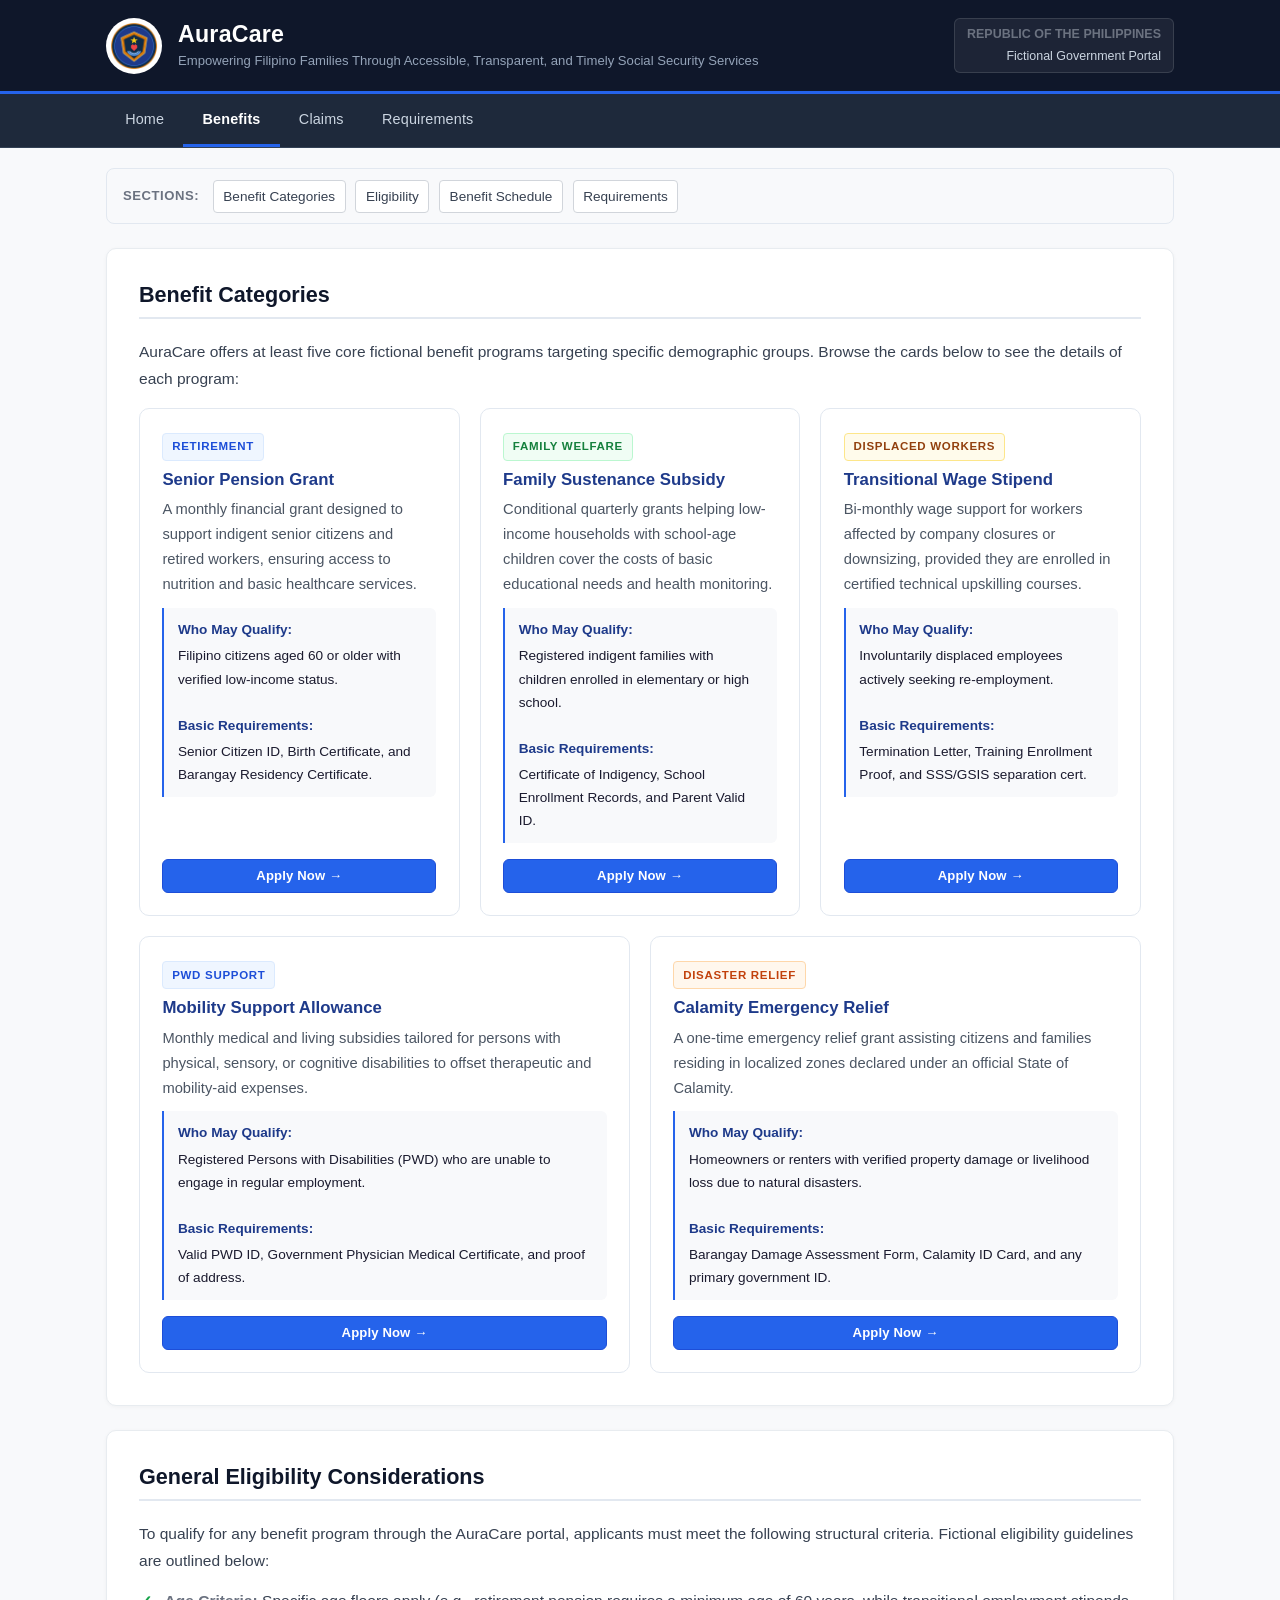
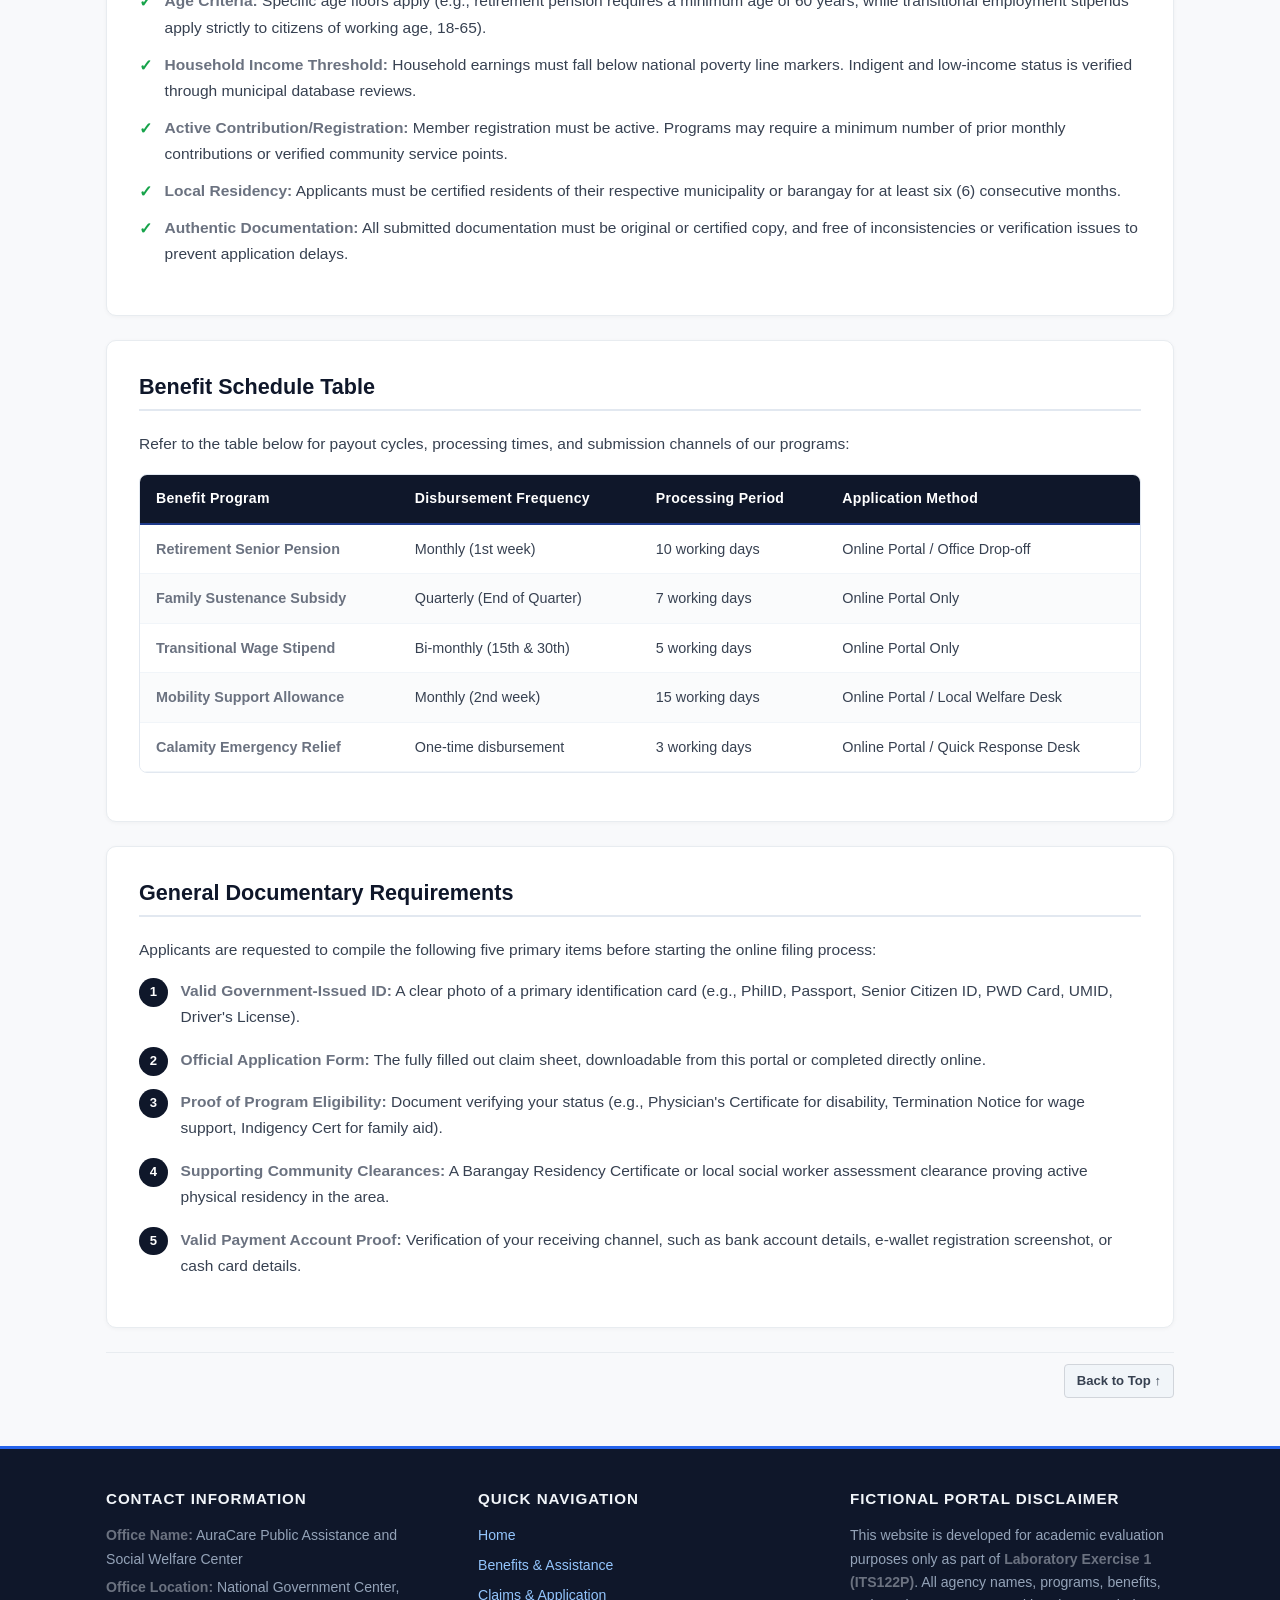
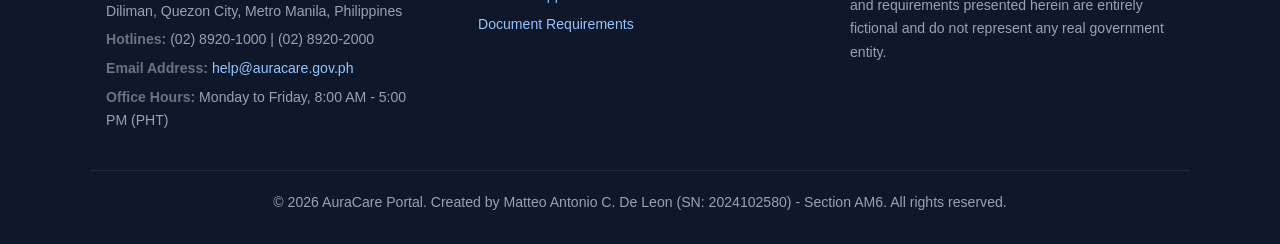
==== commit d35048be: "- Fixed Footer text color to be more visible - Fixed footer text where the operating hours had a wei" ====
--- a/benefits.html
+++ b/benefits.html
@@ -233,7 +233,7 @@
                 <p><strong>Office Location:</strong> National Government Center, Diliman, Quezon City, Metro Manila, Philippines</p>
                 <p><strong>Hotlines:</strong> (02) 8920-1000 | (02) 8920-2000</p>
                 <p><strong>Email Address:</strong> <a href="mailto:help@auracare.gov.ph">help@auracare.gov.ph</a></p>
-                <p><strong>Office Hours:</strong> Monday to Friday, 8:00 AM â€“ 5:00 PM (PHT)</p>
+                <p><strong>Office Hours:</strong> Monday to Friday, 8:00 AM - 5:00 PM (PHT)</p>
             </div>
             
             <div class="footer-col">
--- a/styles.css
+++ b/styles.css
@@ -78,7 +78,7 @@
 }
 
 strong {
-    color: #111827;
+    color: #6b7280;
     font-weight: 600;
 }
 
